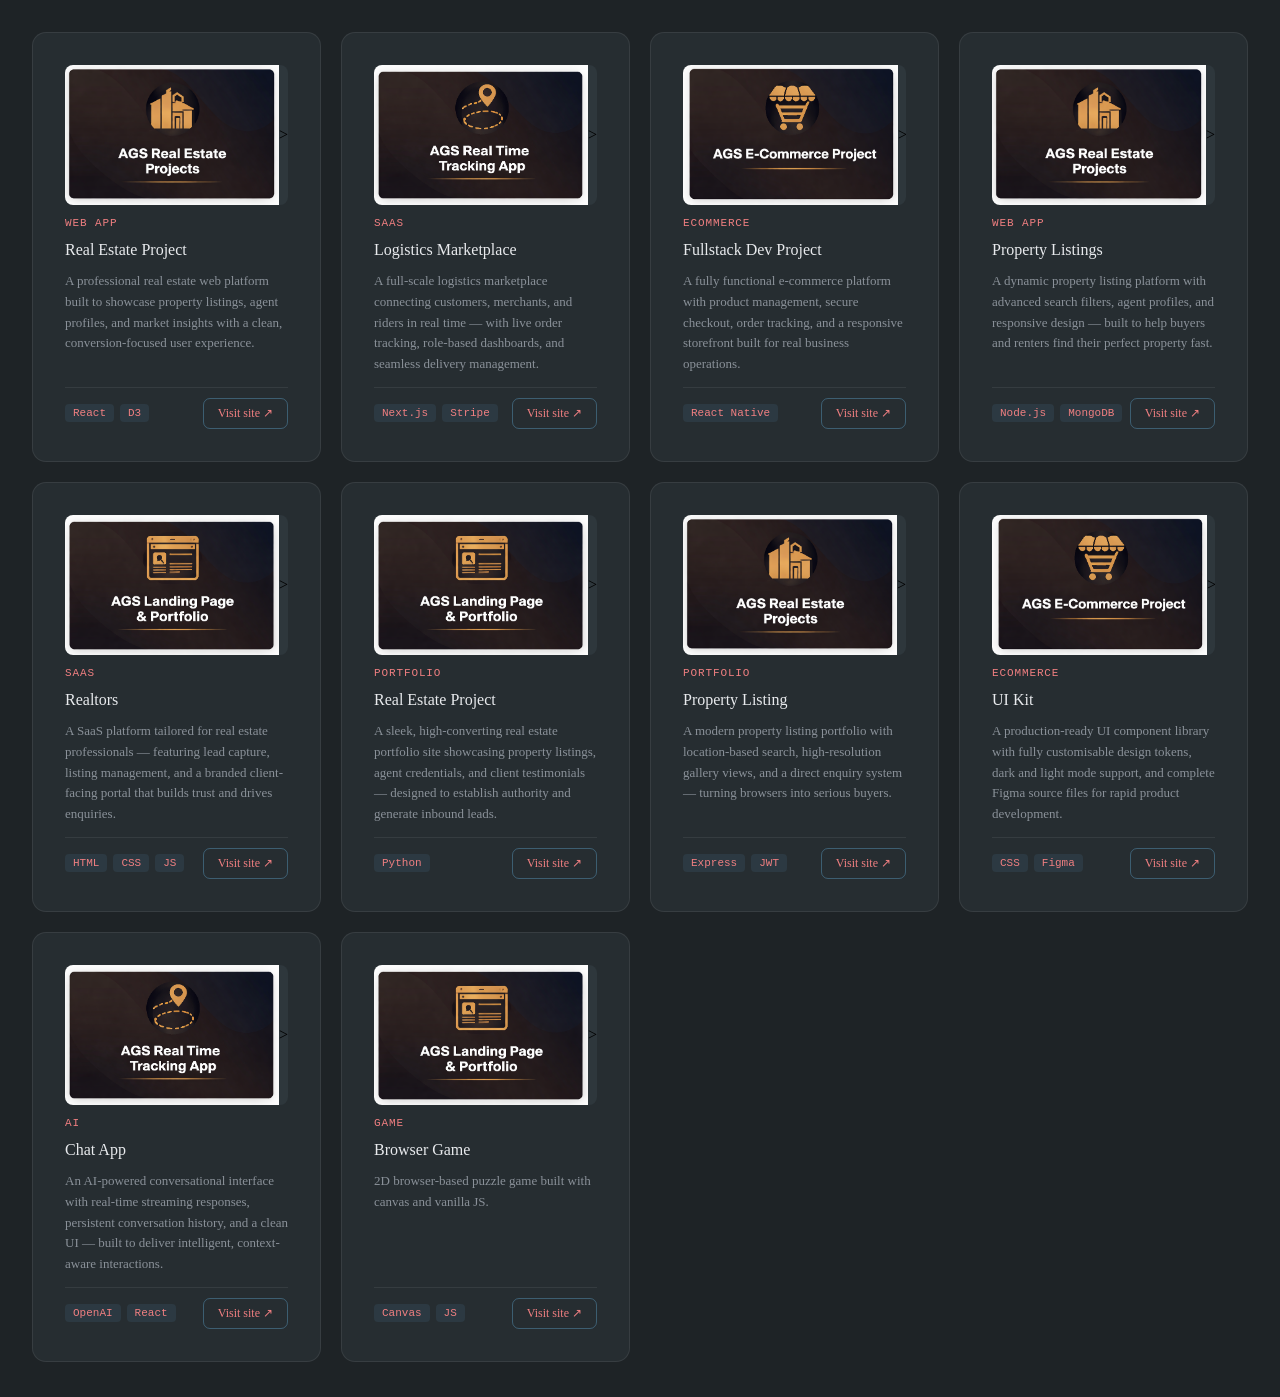
==== mini.html @ 9d3bfc5f "Updating Our Projects" ====
<!DOCTYPE html>
<html lang="en">
<head>
    <meta charset="UTF-8">
    <meta name="viewport" content="width=device-width, initial-scale=1.0">
    <title>Our Portfolio Section</title>
    <style>
        * { box-sizing: border-box; margin: 0; padding: 0; }
        body { background-color: #1e2326; }
        #portfolio { display: grid; grid-template-columns: repeat(auto-fit, minmax(260px, 1fr)); gap: 20px; padding: 2rem; background-color: #1e2326; }
        .card { background: #262d31; border: 0.5px solid rgba(255,255,255,0.08); border-radius: 14px; padding: 2rem; display: flex; flex-direction: column; gap: 12px; transition: transform 0.2s, border-color 0.2s; }
        .card:hover { transform: translateY(-4px); border-color: rgba(255,255,255,0.18); }
        .card-thumb { width: 100%; height: 140px; background: #2e373c; border-radius: 8px; display: flex; align-items: center; justify-content: center; overflow: hidden; }
        .card-thumb svg { opacity: 0.25;}
        .card-tag { font-size: 11px; letter-spacing: 0.08em; text-transform: uppercase; color: #f07f81; font-family: monospace; }
        .card-title { font-size: 16px; font-weight: 500; color: #e8eaed; font-family: 'Georgia', serif; }
        .card-desc { font-size: 13px; color: #8a9199; line-height: 1.6; flex: 1; }
        .card-footer { display: flex; align-items: center; justify-content: space-between; padding-top: 10px; border-top: 0.5px solid rgba(255,255,255,0.07); }
        .card-stack { display: flex; gap: 6px; flex-wrap: wrap; }
        .badge { font-size: 11px; padding: 3px 8px; border-radius: 4px; background: rgba(95,168,211,0.1); color: #f07f81; font-family: monospace; }
        .btn-visit { font-size: 12px; padding: 7px 14px; border-radius: 7px; border: 0.5px solid rgba(95,168,211,0.4); background: transparent; color: #f07f81; cursor: pointer; font-family: inherit; transition: background 0.18s, color 0.18s; white-space: nowrap; }
        .btn-visit:hover { background: #f07f81; color: #1e2326; }
    </style>
</head>
<body>
    <div id="portfolio"></div>
    

    <script>
        const projects = [
            { 
        tag: "Web App", 
        title: "Real Estate Project", 
        image_url: "/images/AGSrealestate.png",
        desc: "A professional real estate web platform built to showcase property listings, agent profiles, and market insights with a clean, conversion-focused user experience.",
        stack: ["React", "D3"], 
        url: "https://catherinecarrillo.chime.me" 
        },
        { 
        tag: "SaaS", 
        title: "Logistics Marketplace",
        image_url: "/images/AgsRealtimetracking.png", 
        desc: "A full-scale logistics marketplace connecting customers, merchants, and riders in real time — with live order tracking, role-based dashboards, and seamless delivery management.",
        stack: ["Next.js", "Stripe"], 
        url: "https://cabinetoffscape-server-900x.onrender.com" 
        },
        { 
        tag: "Ecommerce", 
        title: "Fullstack Dev Project", 
        image_url: "/images/AgsEcommerce.png",
        desc: "A fully functional e-commerce platform with product management, secure checkout, order tracking, and a responsive storefront built for real business operations.",
        stack: ["React Native"], 
        url: "https://mojibola.com.ng" 
        },
        { 
        tag: "Web App", 
        title: "Property Listings", 
        image_url: "/images/AGSrealestate.png",
        desc: "A dynamic property listing platform with advanced search filters, agent profiles, and responsive design — built to help buyers and renters find their perfect property fast.",
        stack: ["Node.js", "MongoDB"], 
        url: "https://lifestylepropertypartners.com/agent/scott-lincicome" 
        },
        { 
        tag: "SaaS", 
        title: "Realtors", 
        image_url: "/images/AgsLandingpage.png",
        desc: "A SaaS platform tailored for real estate professionals — featuring lead capture, listing management, and a branded client-facing portal that builds trust and drives enquiries.",
        stack: ["HTML", "CSS", "JS"], 
        url: "https://meganrummel.clearchoiceenterprises.com" 
        },
        { 
        tag: "Portfolio", 
        title: "Real Estate Project",
        image_url: "/images/AgsLandingpage.png", 
        desc: "A sleek, high-converting real estate portfolio site showcasing property listings, agent credentials, and client testimonials — designed to establish authority and generate inbound leads.",
        stack: ["Python"], 
        url: "https://www.ussw.net/agent/Lois-Briesemeister/8428773" 
        },
        { 
        tag: "Portfolio", 
        title: "Property Listing",
        image_url: "/images/AGSrealestate.png", 
        desc: "A modern property listing portfolio with location-based search, high-resolution gallery views, and a direct enquiry system — turning browsers into serious buyers.",
        stack: ["Express", "JWT"], 
        url: "https://www.emceearahteam.com" 
        },
        { 
        tag: "Ecommerce", 
        title: "UI Kit", 
        image_url: "/images/AgsEcommerce.png",
        desc: "A production-ready UI component library with fully customisable design tokens, dark and light mode support, and complete Figma source files for rapid product development.",
        stack: ["CSS", "Figma"], 
        url: "https://example.com" 
        },
        { 
        tag: "AI", 
        title: "Chat App", 
        image_url: "/images/AgsRealtimetracking.png",
        desc: "An AI-powered conversational interface with real-time streaming responses, persistent conversation history, and a clean UI — built to deliver intelligent, context-aware interactions.",
        stack: ["OpenAI", "React"], 
        url: "https://example.com" 
        },
        { tag: "Game", title: "Browser Game", image_url: "/images/AgsLandingpage.png", desc: "2D browser-based puzzle game built with canvas and vanilla JS.", stack: ["Canvas", "JS"], url: "https://example.com" },
    ];
       

    const container  = document.getElementById('portfolio');
    for (let index = 0; index < 10; index++) {
        const div = document.createElement('div');
        div.className = 'card';
        const p = projects[index];

        const svg = `<svg width="48" height="48" viewBox="0 0 24 24" fill="none" stroke="#f07f81" stroke-width="1.5">
            <rect x="3" y="3" width="7" height="7" rx="1"/><rect x="14" y="3" width="7" height="7" rx="1"/>
            <rect x="3" y="14" width="7" height="7" rx="1"/><rect x="14" y="14" width="7" height="7" rx="1"/>
             </svg>`;
             svg.style = ' opacity: 0.25';

        div.innerHTML = `
        <div class="card-thumb">
             <img src=${p.image_url} width="100%" height="100%" alt=${svg}> 
        </div>
        <span class="card-tag">${p.tag}</span>
        <p class="card-title">${p.title}</p>
        <p class="card-desc">${p.desc}</p>
        <div class="card-footer">
            <div class="card-stack">${p.stack.map(s => `<span class="badge">${s}</span>`).join('')}</div>
            <button class="btn-visit" onclick="window.open('${p.url}', '_blank')">Visit site ↗</button>
        </div>
        `;

    container.appendChild(div);
        }
    </script>
</body>
</html>


<!-- 


<div class="col-xl-4 col-lg-4 col-md-6 mb-2 mt-4 frontenddevelopment">
                            <div class="portfolio-item">
                                <a href="https://cabinetoffscape-server-900x.onrender.com" class="portfolio-single portfolio-image">
                                    <div class="item-box">
                                        <div class="item-image">
                                            <img src="images/offscape.png" width="350" height="410" class="d-block img-fluid mx-auto" alt="">
                                        </div>
                                        <div class="item-details d-flex align-items-center">
                                            <div class="item-details-ins text-center w-100">
                                                <div class="mb-2">
                                                    <span class="mbri-link"></span>
                                                </div>
                                                <h3>Logistics Marketplace</h3>
                                                <p>Saas</p>
                                            </div>
                                        </div>
                                    </div>
                                </a>
                            </div>
                        </div>

                        <div class="col-xl-4 col-lg-4 col-md-6 mb-2 mt-4 backenddevelopment">
                            <div class="portfolio-item">
                                <a href="https://drive.google.com/drive/folders/1wNxkp8qr54ixUuAF16xuPYX2idiXNphS?usp=sharing" class="portfolio-single iframe_popup">
                                    <div class="item-box">
                                        <div class="item-image">
                                            <img src="images/ChatGPT Image Mar 11, 2026, 05_56_49 PM.png" width="350" height="410" class="d-block img-fluid mx-auto" alt="">
                                        </div>
                                        <div class="item-details d-flex align-items-center">
                                            <div class="item-details-ins text-center w-100">
                                                <div class="mb-2">
                                                    <span class="mbri-link"></span>
                                                </div>
                                                <h3>Real Estate & Property</h3>
                                                <p>Designs</p>
                                            </div>
                                        </div>
                                    </div>
                                </a>
                            </div>
                        </div>

                        <div class="col-xl-4 col-lg-4 col-md-6 mb-2 mt-4 seo">
                            <div class="portfolio-item">
                                <a href="https://mojibola.com.ng" class="portfolio-single portfolio-image">
                                    <div class="item-box">
                                        <div class="item-image">
                                            <img src="images/ChatGPT Image Mar 11, 2026, 06_11_30 PM.png" width="350" height="410" class="d-block img-fluid mx-auto" alt="">
                                        </div>
                                        <div class="item-details d-flex align-items-center">
                                            <div class="item-details-ins text-center w-100">
                                                <div class="mb-2">
                                                   <span class="mbri-link"></span>
                                                </div>
                                                <h3>Buy Me Code</h3>
                                                <p>Websites</p>
                                            </div>
                                        </div>
                                    </div>
                                </a>
                            </div>
                        </div>
                        <div class="col-xl-4 col-lg-4 col-md-6 mb-2 mt-4 backenddevelopment">
                            <div class="portfolio-item ">
                                <a href="https://github.com/innovated-Dev" target="_blank" class="portfolio-single">
                                    <div class="item-box">
                                        <div class="item-image">
                                            <img src="images/ChatGPT Image Mar 11, 2026, 11_17_24 PM.png" width="350" height="410" class="d-block img-fluid mx-auto" alt="">
                                        </div>
                                        <div class="item-details d-flex align-items-center">
                                            <div class="item-details-ins text-center w-100">
                                                <div class="mb-2">
                                                    <span class="mbri-link"></span>
                                                </div>
                                                <h3>Sales Automation</h3>
                                                <p>Marketing</p>
                                            </div>
                                        </div>
                                    </div>
                                </a>
                            </div>
                        </div>
                        <div class="col-xl-4 col-lg-4 col-md-6 mb-2 mt-4 frontenddevelopment">
                            <div class="portfolio-item">
                                <a href="https://github.com/innovated-Dev" class="portfolio-single portfolio-image">
                                    <div class="item-box">
                                        <div class="item-image">
                                            <img src="images/ChatGPT Image Mar 11, 2026, 11_29_28 PM.png" width="350" height="410" class="d-block img-fluid mx-auto" alt="">
                                        </div>
                                        <div class="item-details d-flex align-items-center">
                                            <div class="item-details-ins text-center w-100">
                                                <div class="mb-2">
                                                    <span class="mbri-link"></span>
                                                </div>
                                                <h3>Lead Magnet</h3>
                                                <p>Marketing</p>
                                            </div>
                                        </div>
                                    </div>
                                </a>
                            </div>
                        </div>
                        <div class="col-xl-4 col-lg-4 col-md-6 mb-2 mt-4 frontenddevelopment">
                            <div class="portfolio-item">
                                <a href="https://github.com/innovated-Dev" class="portfolio-single portfolio-image">
                                    <div class="item-box">
                                        <div class="item-image">
                                            <img src="images/ChatGPT Image Mar 11, 2026, 11_35_40 PM.png" width="350" height="410" class="d-block img-fluid mx-auto" alt="">
                                        </div>
                                        <div class="item-details d-flex align-items-center">
                                            <div class="item-details-ins"></div>
                                            <div class="item-details-ins text-center w-100">
                                                <div class="mb-2">
                                                    <span class="mbri-link"></span>
                                                </div>
                                                <h3>Ecommerce Store</h3>
                                                <p>Websites</p>
                                            </div>
                                        </div>
                                    </div>
                                </a>
                            </div>
                        </div>-->
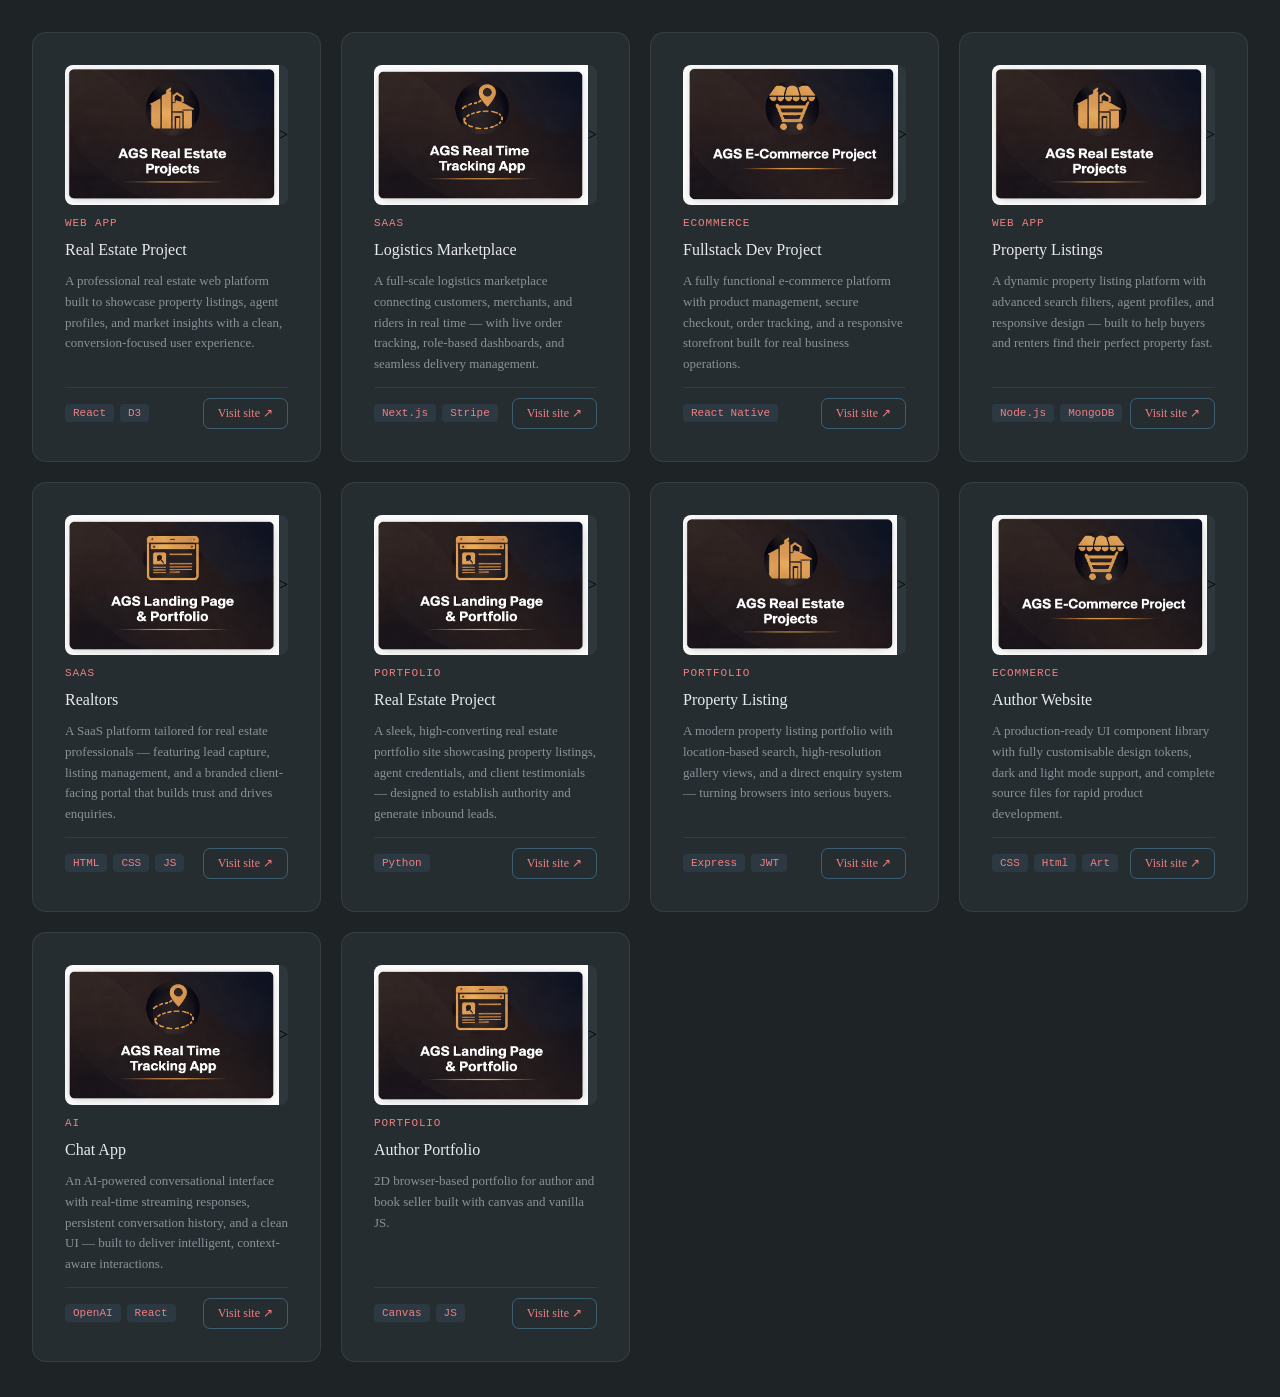
==== commit a1d23c65: "Our project folder updated" ====
--- a/mini.html
+++ b/mini.html
@@ -86,11 +86,11 @@
         },
         { 
         tag: "Ecommerce", 
-        title: "UI Kit", 
+        title: "Author Website", 
         image_url: "/images/AgsEcommerce.png",
-        desc: "A production-ready UI component library with fully customisable design tokens, dark and light mode support, and complete Figma source files for rapid product development.",
-        stack: ["CSS", "Figma"], 
-        url: "https://example.com" 
+        desc: "A production-ready UI component library with fully customisable design tokens, dark and light mode support, and complete source files for rapid product development.",
+        stack: ["CSS", "Html", "Art"], 
+        url: "https://www.harpercollins.com/blogs/authors/chris-rylander-201442845160" 
         },
         { 
         tag: "AI", 
@@ -100,7 +100,7 @@
         stack: ["OpenAI", "React"], 
         url: "https://example.com" 
         },
-        { tag: "Game", title: "Browser Game", image_url: "/images/AgsLandingpage.png", desc: "2D browser-based puzzle game built with canvas and vanilla JS.", stack: ["Canvas", "JS"], url: "https://example.com" },
+        { tag: "Portfolio", title: "Author Portfolio", image_url: "/images/AgsLandingpage.png", desc: "2D browser-based portfolio for author and book seller built with canvas and vanilla JS.", stack: ["Canvas", "JS"], url: "https://katherinereay.com" },
     ];
        
 
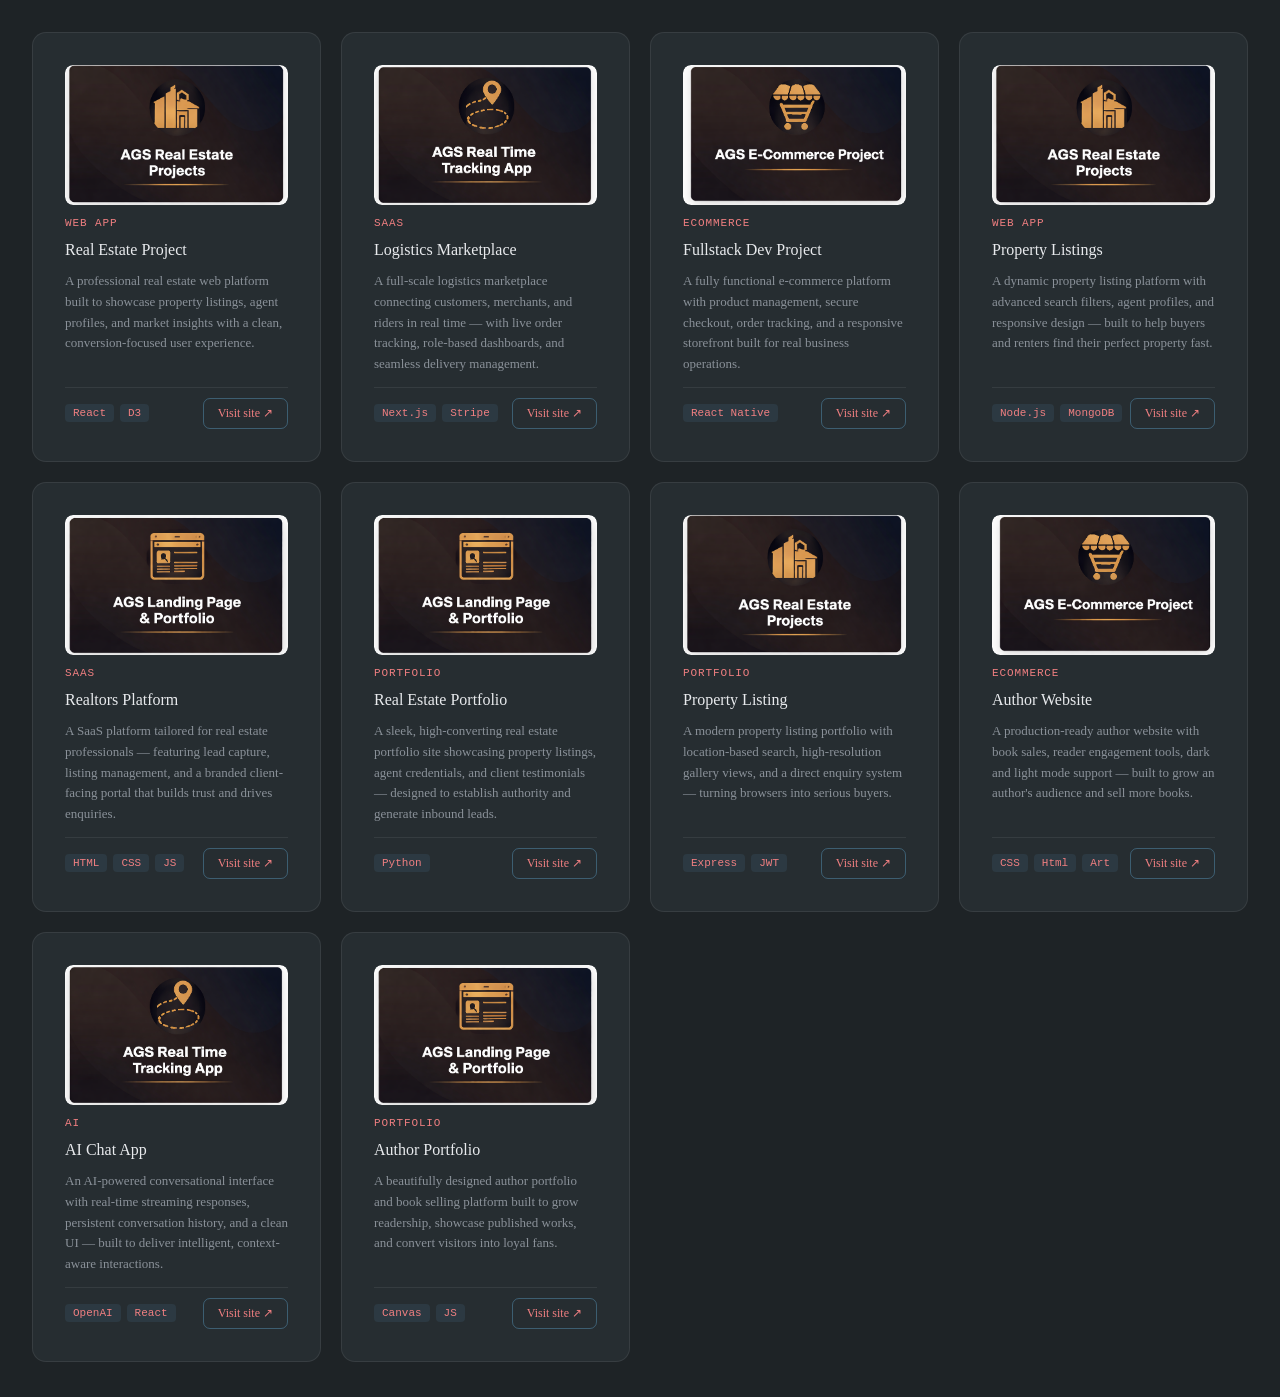
==== commit 1cb9d164: "Update AGS Portfolio" ====
--- a/mini.html
+++ b/mini.html
@@ -3,7 +3,80 @@
 <head>
     <meta charset="UTF-8">
     <meta name="viewport" content="width=device-width, initial-scale=1.0">
-    <title>Our Portfolio Section</title>
+
+    <!--SEO Meta Tags-->
+    <meta name="description" content="Explore AGS Business Agency's portfolio of real estate websites, ecommerce stores, SaaS platforms, author websites, AI chat apps, and digital marketing projects. Serving Lagos, Abuja, Port Harcourt, UK & USA.">
+    <meta name="robots" content="index, follow, noodp">
+    <meta name="googlebot" content="index, follow">
+    <meta name="google" content="notranslate">
+    <meta name="keywords" content="web design portfolio Nigeria, real estate website portfolio, ecommerce website portfolio, SaaS development portfolio, author website portfolio, web development projects Lagos, digital agency portfolio Nigeria, real estate web app Lagos, logistics marketplace Nigeria, ecommerce store Nigeria, property listing website, realtor website design, author portfolio website, AI chat app development, full stack developer portfolio Nigeria, MERN stack portfolio, React developer portfolio, Node.js portfolio, WordPress portfolio Nigeria, web design portfolio UK, web design portfolio USA, AGS Business Agency portfolio, AGS Agency projects, conversion optimised websites, responsive web design portfolio, landing page portfolio, SaaS platform portfolio, digital marketing portfolio, graphic design portfolio Nigeria">
+
+    <!--Open Graph-->
+    <meta property="og:type"               content="website">
+    <meta property="og:site_name"          content="AGS Business Agency">
+    <meta property="og:title"              content="Our Portfolio | AGS Business Agency — Web Design, SaaS, Ecommerce & Real Estate Projects">
+    <meta property="og:description"        content="See the real results AGS Business Agency delivers — real estate platforms, ecommerce stores, SaaS apps, author websites, and AI-powered tools. Serving Lagos, Abuja, Port Harcourt, UK & USA.">
+    <meta property="og:url"               content="https://ags-team.vercel.app/mini.html">
+    <meta property="og:image"             content="https://ags-team.vercel.app/images/ags.png">
+    <meta property="og:image:width"       content="1200">
+    <meta property="og:image:height"      content="630">
+    <meta property="og:image:alt"         content="AGS Business Agency Portfolio — Real Estate, Ecommerce, SaaS & Author Websites">
+    <meta property="og:locale"            content="en_US">
+    <meta property="og:locale:alternate"  content="en_GB">
+    <meta property="og:locale:alternate"  content="en_NG">
+
+    <!--Facebook-->
+    <meta property="fb:admins"            content="61579579537839">
+    <meta property="fb:profile_id"        content="61579579537839">
+
+    <!--Twitter / X — Ready for when you launch-->
+    <meta name="twitter:card"             content="summary_large_image">
+    <meta name="twitter:title"            content="Our Portfolio | AGS Business Agency">
+    <meta name="twitter:description"      content="Real estate platforms, ecommerce stores, SaaS apps & author websites — see what AGS builds for businesses in Nigeria, UK & USA.">
+    <meta name="twitter:image"            content="https://yoursite.com/images/ags.png">
+    <meta name="twitter:image:alt"        content="AGS Business Agency Portfolio">
+    <meta name="twitter:site"             content="@ags_anchor">
+    <meta name="twitter:creator"          content="@ags_anchor">
+
+    <!--Social Profile Links for AI Crawlers-->
+    <link rel="me" href="https://www.instagram.com/ags_anchor">
+    <link rel="me" href="https://www.linkedin.com/in/ags-anchor">
+    <link rel="me" href="https://web.facebook.com/profile.php?id=61579579537839">
+
+    <!--Schema.org Structured Data-->
+    <script type="application/ld+json">
+    {
+      "@context": "https://schema.org",
+      "@type": "CollectionPage",
+      "name": "AGS Business Agency Portfolio",
+      "description": "Portfolio of web design, SaaS, ecommerce, real estate, and author website projects by AGS Business Agency",
+      "url": "https://ags-team.vercel.app/mini.html",
+      "isPartOf": {
+        "@type": "ProfessionalService",
+        "name": "AGS Business Agency",
+        "url": "https://ags-team.vercel.app",
+        "telephone": "+2349110339553",
+        "email": "highlevelboss.kjt@gmail.com",
+        "address": {
+          "@type": "PostalAddress",
+          "addressLocality": "Lagos",
+          "addressCountry": "NG"
+        },
+        "founder": {
+          "@type": "Person",
+          "name": "Kolawole Jibola Timothy"
+        },
+        "sameAs": [
+          "https://web.facebook.com/profile.php?id=61579579537839",
+          "https://www.instagram.com/ags_anchor",
+          "https://www.linkedin.com/in/ags-anchor"
+        ]
+      }
+    }
+    </script>
+
+    <title>Our Portfolio | AGS Business Agency — Web Design, SaaS, Ecommerce & Real Estate Projects</title>
+
     <style>
         * { box-sizing: border-box; margin: 0; padding: 0; }
         body { background-color: #1e2326; }
@@ -11,7 +84,8 @@
         .card { background: #262d31; border: 0.5px solid rgba(255,255,255,0.08); border-radius: 14px; padding: 2rem; display: flex; flex-direction: column; gap: 12px; transition: transform 0.2s, border-color 0.2s; }
         .card:hover { transform: translateY(-4px); border-color: rgba(255,255,255,0.18); }
         .card-thumb { width: 100%; height: 140px; background: #2e373c; border-radius: 8px; display: flex; align-items: center; justify-content: center; overflow: hidden; }
-        .card-thumb svg { opacity: 0.25;}
+        .card-thumb img { width: 100%; height: 100%; object-fit: cover; border-radius: 8px; }
+        .card-thumb svg { opacity: 0.25; }
         .card-tag { font-size: 11px; letter-spacing: 0.08em; text-transform: uppercase; color: #f07f81; font-family: monospace; }
         .card-title { font-size: 16px; font-weight: 500; color: #e8eaed; font-family: 'Georgia', serif; }
         .card-desc { font-size: 13px; color: #8a9199; line-height: 1.6; flex: 1; }
@@ -28,109 +102,119 @@
 
     <script>
         const projects = [
-            { 
-        tag: "Web App", 
-        title: "Real Estate Project", 
+    {
+        tag: "Web App",
+        title: "Real Estate Project",
         image_url: "/images/AGSrealestate.png",
+        alt: "real estate website design and property listing platform built by AGS Business Agency Lagos Nigeria",
         desc: "A professional real estate web platform built to showcase property listings, agent profiles, and market insights with a clean, conversion-focused user experience.",
-        stack: ["React", "D3"], 
-        url: "https://catherinecarrillo.chime.me" 
-        },
-        { 
-        tag: "SaaS", 
+        stack: ["React", "D3"],
+        url: "https://catherinecarrillo.chime.me"
+    },
+    {
+        tag: "SaaS",
         title: "Logistics Marketplace",
-        image_url: "/images/AgsRealtimetracking.png", 
+        image_url: "/images/AgsRealtimetracking.png",
+        alt: "SaaS logistics marketplace with real time order tracking and delivery management built by AGS Business Agency",
         desc: "A full-scale logistics marketplace connecting customers, merchants, and riders in real time — with live order tracking, role-based dashboards, and seamless delivery management.",
-        stack: ["Next.js", "Stripe"], 
-        url: "https://cabinetoffscape-server-900x.onrender.com" 
-        },
-        { 
-        tag: "Ecommerce", 
-        title: "Fullstack Dev Project", 
+        stack: ["Next.js", "Stripe"],
+        url: "https://cabinetoffscape-server-900x.onrender.com"
+    },
+    {
+        tag: "Ecommerce",
+        title: "Fullstack Dev Project",
         image_url: "/images/AgsEcommerce.png",
+        alt: "fullstack ecommerce website with product management secure checkout and order tracking by AGS Business Agency Nigeria",
         desc: "A fully functional e-commerce platform with product management, secure checkout, order tracking, and a responsive storefront built for real business operations.",
-        stack: ["React Native"], 
-        url: "https://mojibola.com.ng" 
-        },
-        { 
-        tag: "Web App", 
-        title: "Property Listings", 
+        stack: ["React Native"],
+        url: "https://mojibola.com.ng"
+    },
+    {
+        tag: "Web App",
+        title: "Property Listings",
         image_url: "/images/AGSrealestate.png",
+        alt: "dynamic property listing website with advanced search filters and agent profiles built by AGS Business Agency",
         desc: "A dynamic property listing platform with advanced search filters, agent profiles, and responsive design — built to help buyers and renters find their perfect property fast.",
-        stack: ["Node.js", "MongoDB"], 
-        url: "https://lifestylepropertypartners.com/agent/scott-lincicome" 
-        },
-        { 
-        tag: "SaaS", 
-        title: "Realtors", 
+        stack: ["Node.js", "MongoDB"],
+        url: "https://lifestylepropertypartners.com/agent/scott-lincicome"
+    },
+    {
+        tag: "SaaS",
+        title: "Realtors Platform",
         image_url: "/images/AgsLandingpage.png",
+        alt: "SaaS platform for real estate professionals with lead capture listing management and client portal by AGS Business Agency",
         desc: "A SaaS platform tailored for real estate professionals — featuring lead capture, listing management, and a branded client-facing portal that builds trust and drives enquiries.",
-        stack: ["HTML", "CSS", "JS"], 
-        url: "https://meganrummel.clearchoiceenterprises.com" 
-        },
-        { 
-        tag: "Portfolio", 
-        title: "Real Estate Project",
-        image_url: "/images/AgsLandingpage.png", 
+        stack: ["HTML", "CSS", "JS"],
+        url: "https://meganrummel.clearchoiceenterprises.com"
+    },
+    {
+        tag: "Portfolio",
+        title: "Real Estate Portfolio",
+        image_url: "/images/AgsLandingpage.png",
+        alt: "high converting real estate portfolio website with property listings agent credentials and client testimonials by AGS Business Agency",
         desc: "A sleek, high-converting real estate portfolio site showcasing property listings, agent credentials, and client testimonials — designed to establish authority and generate inbound leads.",
-        stack: ["Python"], 
-        url: "https://www.ussw.net/agent/Lois-Briesemeister/8428773" 
-        },
-        { 
-        tag: "Portfolio", 
+        stack: ["Python"],
+        url: "https://www.ussw.net/agent/Lois-Briesemeister/8428773"
+    },
+    {
+        tag: "Portfolio",
         title: "Property Listing",
-        image_url: "/images/AGSrealestate.png", 
+        image_url: "/images/AGSrealestate.png",
+        alt: "modern property listing website with location based search high resolution gallery and direct enquiry system by AGS Business Agency Nigeria",
         desc: "A modern property listing portfolio with location-based search, high-resolution gallery views, and a direct enquiry system — turning browsers into serious buyers.",
-        stack: ["Express", "JWT"], 
-        url: "https://www.emceearahteam.com" 
-        },
-        { 
-        tag: "Ecommerce", 
-        title: "Author Website", 
+        stack: ["Express", "JWT"],
+        url: "https://www.emceearahteam.com"
+    },
+    {
+        tag: "Ecommerce",
+        title: "Author Website",
         image_url: "/images/AgsEcommerce.png",
-        desc: "A production-ready UI component library with fully customisable design tokens, dark and light mode support, and complete source files for rapid product development.",
-        stack: ["CSS", "Html", "Art"], 
-        url: "https://www.harpercollins.com/blogs/authors/chris-rylander-201442845160" 
-        },
-        { 
-        tag: "AI", 
-        title: "Chat App", 
+        alt: "professional author website design with book sales ecommerce and responsive layout by AGS Business Agency",
+        desc: "A production-ready author website with book sales, reader engagement tools, dark and light mode support — built to grow an author's audience and sell more books.",
+        stack: ["CSS", "Html", "Art"],
+        url: "https://www.harpercollins.com/blogs/authors/chris-rylander-201442845160"
+    },
+    {
+        tag: "AI",
+        title: "AI Chat App",
         image_url: "/images/AgsRealtimetracking.png",
+        alt: "AI powered chat application with real time streaming responses and conversation history built by AGS Business Agency",
         desc: "An AI-powered conversational interface with real-time streaming responses, persistent conversation history, and a clean UI — built to deliver intelligent, context-aware interactions.",
-        stack: ["OpenAI", "React"], 
-        url: "https://example.com" 
-        },
-        { tag: "Portfolio", title: "Author Portfolio", image_url: "/images/AgsLandingpage.png", desc: "2D browser-based portfolio for author and book seller built with canvas and vanilla JS.", stack: ["Canvas", "JS"], url: "https://katherinereay.com" },
-    ];
-       
-
-    const container  = document.getElementById('portfolio');
-    for (let index = 0; index < 10; index++) {
-        const div = document.createElement('div');
-        div.className = 'card';
-        const p = projects[index];
-
-        const svg = `<svg width="48" height="48" viewBox="0 0 24 24" fill="none" stroke="#f07f81" stroke-width="1.5">
-            <rect x="3" y="3" width="7" height="7" rx="1"/><rect x="14" y="3" width="7" height="7" rx="1"/>
-            <rect x="3" y="14" width="7" height="7" rx="1"/><rect x="14" y="14" width="7" height="7" rx="1"/>
-             </svg>`;
-             svg.style = ' opacity: 0.25';
-
-        div.innerHTML = `
-        <div class="card-thumb">
-             <img src=${p.image_url} width="100%" height="100%" alt=${svg}> 
-        </div>
-        <span class="card-tag">${p.tag}</span>
-        <p class="card-title">${p.title}</p>
-        <p class="card-desc">${p.desc}</p>
-        <div class="card-footer">
-            <div class="card-stack">${p.stack.map(s => `<span class="badge">${s}</span>`).join('')}</div>
-            <button class="btn-visit" onclick="window.open('${p.url}', '_blank')">Visit site ↗</button>
-        </div>
-        `;
+        stack: ["OpenAI", "React"],
+        url: "https://example.com"
+    },
+    {
+        tag: "Portfolio",
+        title: "Author Portfolio",
+        image_url: "/images/AgsLandingpage.png",
+        alt: "author portfolio and book seller website design with responsive layout by AGS Business Agency Nigeria",
+        desc: "A beautifully designed author portfolio and book selling platform built to grow readership, showcase published works, and convert visitors into loyal fans.",
+        stack: ["Canvas", "JS"],
+        url: "https://katherinereay.com"
+    },
+];
+
+const container = document.getElementById('portfolio');
+for (let index = 0; index < projects.length; index++) {
+    const div = document.createElement('div');
+    div.className = 'card';
+    const p = projects[index];
+
+    div.innerHTML = `
+    <div class="card-thumb">
+        <img src="${p.image_url}" width="100%" height="100%" alt="${p.alt}" loading="lazy">
+    </div>
+    <span class="card-tag">${p.tag}</span>
+    <p class="card-title">${p.title}</p>
+    <p class="card-desc">${p.desc}</p>
+    <div class="card-footer">
+        <div class="card-stack">${p.stack.map(s => `<span class="badge">${s}</span>`).join('')}</div>
+        <button class="btn-visit" onclick="window.open('${p.url}', '_blank')">Visit site ↗</button>
+    </div>
+    `;
 
     container.appendChild(div);
-        }
+}
     </script>
 </body>
 </html>
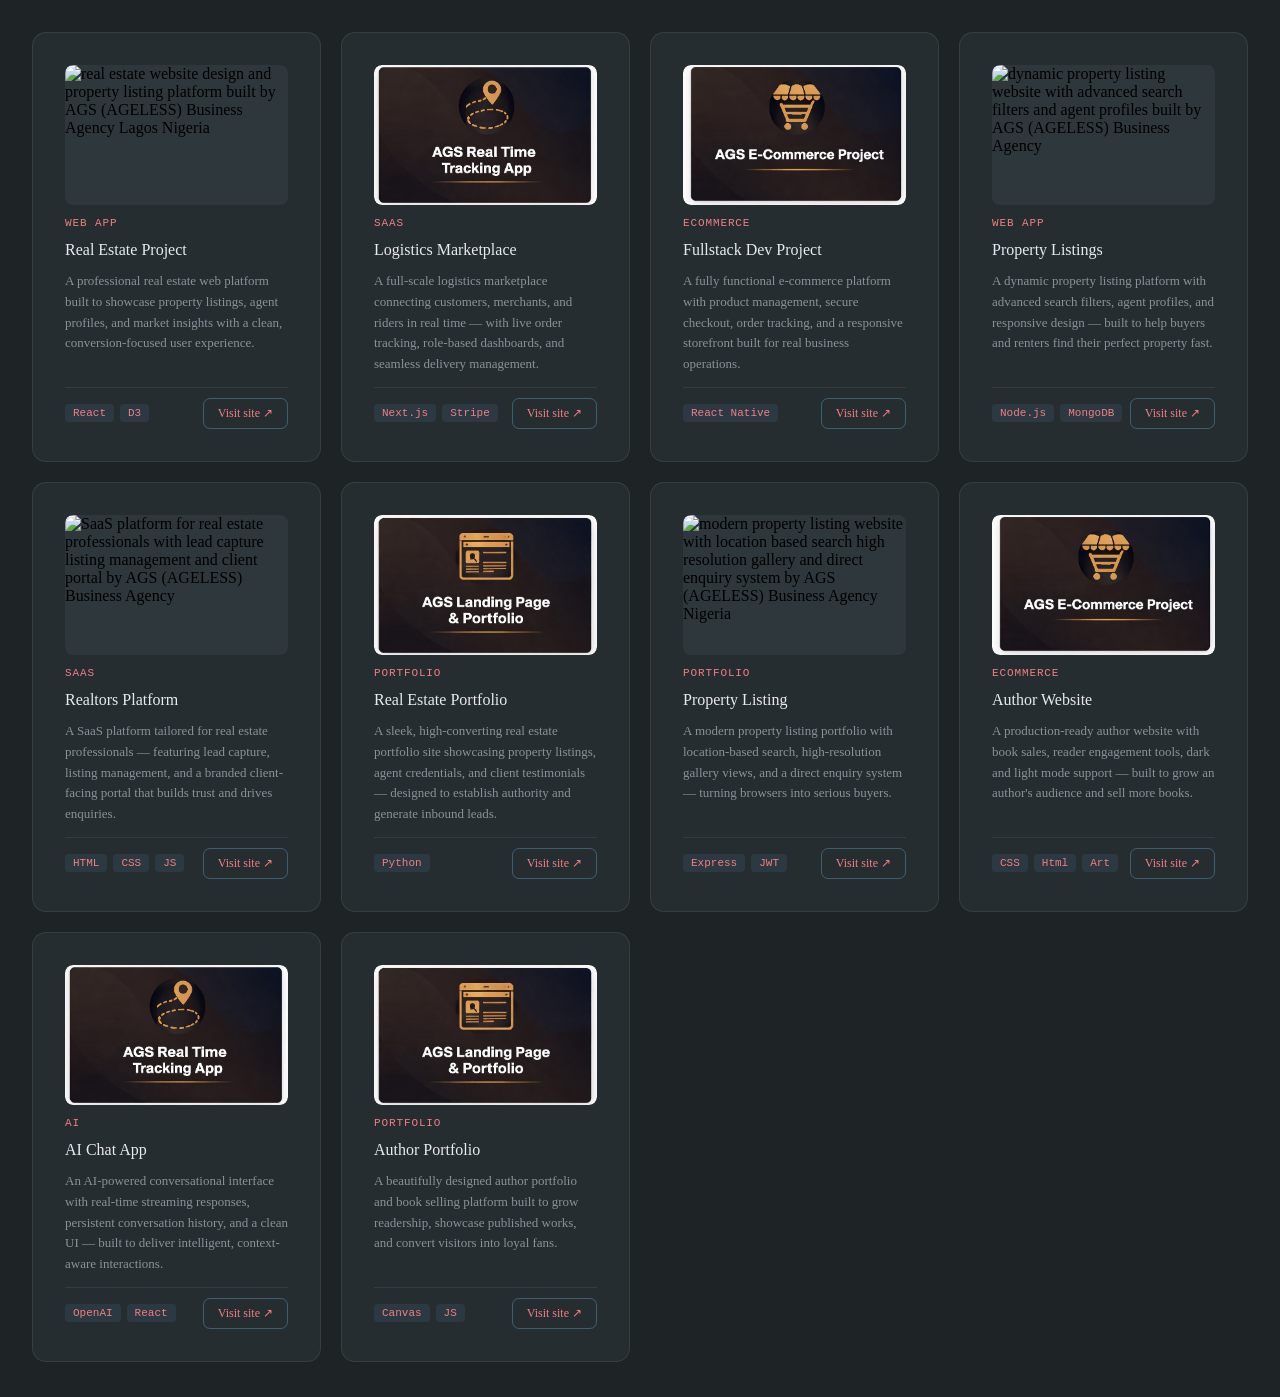
==== commit b0471288: "Rewriting File To Ageless" ====
--- a/mini.html
+++ b/mini.html
@@ -4,23 +4,23 @@
     <meta charset="UTF-8">
     <meta name="viewport" content="width=device-width, initial-scale=1.0">
 
-    <!--SEO Meta Tags-->
-    <meta name="description" content="Explore AGS Business Agency's portfolio of real estate websites, ecommerce stores, SaaS platforms, author websites, AI chat apps, and digital marketing projects. Serving Lagos, Abuja, Port Harcourt, UK & USA.">
+    <!--SEO Meta TAGS (AGELESS)-->
+    <meta name="description" content="Explore AGS (AGELESS) Business Agency's portfolio of real estate websites, ecommerce stores, SaaS platforms, author websites, AI chat apps, and digital marketing projects. Serving Lagos, Abuja, Port Harcourt, UK & USA.">
     <meta name="robots" content="index, follow, noodp">
     <meta name="googlebot" content="index, follow">
     <meta name="google" content="notranslate">
-    <meta name="keywords" content="web design portfolio Nigeria, real estate website portfolio, ecommerce website portfolio, SaaS development portfolio, author website portfolio, web development projects Lagos, digital agency portfolio Nigeria, real estate web app Lagos, logistics marketplace Nigeria, ecommerce store Nigeria, property listing website, realtor website design, author portfolio website, AI chat app development, full stack developer portfolio Nigeria, MERN stack portfolio, React developer portfolio, Node.js portfolio, WordPress portfolio Nigeria, web design portfolio UK, web design portfolio USA, AGS Business Agency portfolio, AGS Agency projects, conversion optimised websites, responsive web design portfolio, landing page portfolio, SaaS platform portfolio, digital marketing portfolio, graphic design portfolio Nigeria">
+    <meta name="keywords" content="web design portfolio Nigeria, real estate website portfolio, ecommerce website portfolio, SaaS development portfolio, author website portfolio, web development projects Lagos, digital agency portfolio Nigeria, real estate web app Lagos, logistics marketplace Nigeria, ecommerce store Nigeria, property listing website, realtor website design, author portfolio website, AI chat app development, full stack developer portfolio Nigeria, MERN stack portfolio, React developer portfolio, Node.js portfolio, WordPress portfolio Nigeria, web design portfolio UK, web design portfolio USA, AGS (AGELESS) Business Agency portfolio, AGS (AGELESS) Agency projects, conversion optimised websites, responsive web design portfolio, landing page portfolio, SaaS platform portfolio, digital marketing portfolio, graphic design portfolio Nigeria">
 
     <!--Open Graph-->
     <meta property="og:type"               content="website">
-    <meta property="og:site_name"          content="AGS Business Agency">
-    <meta property="og:title"              content="Our Portfolio | AGS Business Agency — Web Design, SaaS, Ecommerce & Real Estate Projects">
-    <meta property="og:description"        content="See the real results AGS Business Agency delivers — real estate platforms, ecommerce stores, SaaS apps, author websites, and AI-powered tools. Serving Lagos, Abuja, Port Harcourt, UK & USA.">
-    <meta property="og:url"               content="https://ags-team.vercel.app/mini.html">
-    <meta property="og:image"             content="https://ags-team.vercel.app/images/ags.png">
+    <meta property="og:site_name"          content="AGS (AGELESS) Business Agency">
+    <meta property="og:title"              content="Our Portfolio | AGS (AGELESS) Business Agency — Web Design, SaaS, Ecommerce & Real Estate Projects">
+    <meta property="og:description"        content="See the real results AGS (AGELESS) Business Agency delivers — real estate platforms, ecommerce stores, SaaS apps, author websites, and AI-powered tools. Serving Lagos, Abuja, Port Harcourt, UK & USA.">
+    <meta property="og:url"               content="https://agsbusinessteam.vercel.app/mini.html">
+    <meta property="og:image"             content="https://agsbusinessteam.vercel.app/images/ags.png">
     <meta property="og:image:width"       content="1200">
     <meta property="og:image:height"      content="630">
-    <meta property="og:image:alt"         content="AGS Business Agency Portfolio — Real Estate, Ecommerce, SaaS & Author Websites">
+    <meta property="og:image:alt"         content="AGS (AGELESS) Business Agency Portfolio — Real Estate, Ecommerce, SaaS & Author Websites">
     <meta property="og:locale"            content="en_US">
     <meta property="og:locale:alternate"  content="en_GB">
     <meta property="og:locale:alternate"  content="en_NG">
@@ -31,10 +31,10 @@
 
     <!--Twitter / X — Ready for when you launch-->
     <meta name="twitter:card"             content="summary_large_image">
-    <meta name="twitter:title"            content="Our Portfolio | AGS Business Agency">
-    <meta name="twitter:description"      content="Real estate platforms, ecommerce stores, SaaS apps & author websites — see what AGS builds for businesses in Nigeria, UK & USA.">
+    <meta name="twitter:title"            content="Our Portfolio | AGS (AGELESS) Business Agency">
+    <meta name="twitter:description"      content="Real estate platforms, ecommerce stores, SaaS apps & author websites — see what AGS (AGELESS) builds for businesses in Nigeria, UK & USA.">
     <meta name="twitter:image"            content="https://yoursite.com/images/ags.png">
-    <meta name="twitter:image:alt"        content="AGS Business Agency Portfolio">
+    <meta name="twitter:image:alt"        content="AGS (AGELESS) Business Agency Portfolio">
     <meta name="twitter:site"             content="@ags_anchor">
     <meta name="twitter:creator"          content="@ags_anchor">
 
@@ -48,13 +48,13 @@
     {
       "@context": "https://schema.org",
       "@type": "CollectionPage",
-      "name": "AGS Business Agency Portfolio",
-      "description": "Portfolio of web design, SaaS, ecommerce, real estate, and author website projects by AGS Business Agency",
-      "url": "https://ags-team.vercel.app/mini.html",
+      "name": "AGS (AGELESS) Business Agency Portfolio",
+      "description": "Portfolio of web design, SaaS, ecommerce, real estate, and author website projects by AGS (AGELESS) Business Agency",
+      "url": "https://agsbusinessteam.vercel.app/mini.html",
       "isPartOf": {
         "@type": "ProfessionalService",
-        "name": "AGS Business Agency",
-        "url": "https://ags-team.vercel.app",
+        "name": "AGS (AGELESS) Business Agency",
+        "url": "https://agsbusinessteam.vercel.app",
         "telephone": "+2349110339553",
         "email": "highlevelboss.kjt@gmail.com",
         "address": {
@@ -75,7 +75,7 @@
     }
     </script>
 
-    <title>Our Portfolio | AGS Business Agency — Web Design, SaaS, Ecommerce & Real Estate Projects</title>
+    <title>Our Portfolio | AGS (AGELESS) Business Agency — Web Design, SaaS, Ecommerce & Real Estate Projects</title>
 
     <style>
         * { box-sizing: border-box; margin: 0; padding: 0; }
@@ -105,8 +105,8 @@
     {
         tag: "Web App",
         title: "Real Estate Project",
-        image_url: "/images/AGSrealestate.png",
-        alt: "real estate website design and property listing platform built by AGS Business Agency Lagos Nigeria",
+        image_url: "/images/Agsrealestate.png",
+        alt: "real estate website design and property listing platform built by AGS (AGELESS) Business Agency Lagos Nigeria",
         desc: "A professional real estate web platform built to showcase property listings, agent profiles, and market insights with a clean, conversion-focused user experience.",
         stack: ["React", "D3"],
         url: "https://catherinecarrillo.chime.me"
@@ -115,7 +115,7 @@
         tag: "SaaS",
         title: "Logistics Marketplace",
         image_url: "/images/AgsRealtimetracking.png",
-        alt: "SaaS logistics marketplace with real time order tracking and delivery management built by AGS Business Agency",
+        alt: "SaaS logistics marketplace with real time order tracking and delivery management built by AGS (AGELESS) Business Agency",
         desc: "A full-scale logistics marketplace connecting customers, merchants, and riders in real time — with live order tracking, role-based dashboards, and seamless delivery management.",
         stack: ["Next.js", "Stripe"],
         url: "https://cabinetoffscape-server-900x.onrender.com"
@@ -124,7 +124,7 @@
         tag: "Ecommerce",
         title: "Fullstack Dev Project",
         image_url: "/images/AgsEcommerce.png",
-        alt: "fullstack ecommerce website with product management secure checkout and order tracking by AGS Business Agency Nigeria",
+        alt: "fullstack ecommerce website with product management secure checkout and order tracking by AGS (AGELESS) Business Agency Nigeria",
         desc: "A fully functional e-commerce platform with product management, secure checkout, order tracking, and a responsive storefront built for real business operations.",
         stack: ["React Native"],
         url: "https://mojibola.com.ng"
@@ -132,8 +132,8 @@
     {
         tag: "Web App",
         title: "Property Listings",
-        image_url: "/images/AGSrealestate.png",
-        alt: "dynamic property listing website with advanced search filters and agent profiles built by AGS Business Agency",
+        image_url: "/images/Agsrealestate.png",
+        alt: "dynamic property listing website with advanced search filters and agent profiles built by AGS (AGELESS) Business Agency",
         desc: "A dynamic property listing platform with advanced search filters, agent profiles, and responsive design — built to help buyers and renters find their perfect property fast.",
         stack: ["Node.js", "MongoDB"],
         url: "https://lifestylepropertypartners.com/agent/scott-lincicome"
@@ -141,8 +141,8 @@
     {
         tag: "SaaS",
         title: "Realtors Platform",
-        image_url: "/images/AgsLandingpage.png",
-        alt: "SaaS platform for real estate professionals with lead capture listing management and client portal by AGS Business Agency",
+        image_url: "/images/AGS (AGELESS)Landingpage.png",
+        alt: "SaaS platform for real estate professionals with lead capture listing management and client portal by AGS (AGELESS) Business Agency",
         desc: "A SaaS platform tailored for real estate professionals — featuring lead capture, listing management, and a branded client-facing portal that builds trust and drives enquiries.",
         stack: ["HTML", "CSS", "JS"],
         url: "https://meganrummel.clearchoiceenterprises.com"
@@ -151,7 +151,7 @@
         tag: "Portfolio",
         title: "Real Estate Portfolio",
         image_url: "/images/AgsLandingpage.png",
-        alt: "high converting real estate portfolio website with property listings agent credentials and client testimonials by AGS Business Agency",
+        alt: "high converting real estate portfolio website with property listings agent credentials and client testimonials by AGS (AGELESS) Business Agency",
         desc: "A sleek, high-converting real estate portfolio site showcasing property listings, agent credentials, and client testimonials — designed to establish authority and generate inbound leads.",
         stack: ["Python"],
         url: "https://www.ussw.net/agent/Lois-Briesemeister/8428773"
@@ -159,8 +159,8 @@
     {
         tag: "Portfolio",
         title: "Property Listing",
-        image_url: "/images/AGSrealestate.png",
-        alt: "modern property listing website with location based search high resolution gallery and direct enquiry system by AGS Business Agency Nigeria",
+        image_url: "/images/Agsrealestate.png",
+        alt: "modern property listing website with location based search high resolution gallery and direct enquiry system by AGS (AGELESS) Business Agency Nigeria",
         desc: "A modern property listing portfolio with location-based search, high-resolution gallery views, and a direct enquiry system — turning browsers into serious buyers.",
         stack: ["Express", "JWT"],
         url: "https://www.emceearahteam.com"
@@ -169,7 +169,7 @@
         tag: "Ecommerce",
         title: "Author Website",
         image_url: "/images/AgsEcommerce.png",
-        alt: "professional author website design with book sales ecommerce and responsive layout by AGS Business Agency",
+        alt: "professional author website design with book sales ecommerce and responsive layout by AGS (AGELESS) Business Agency",
         desc: "A production-ready author website with book sales, reader engagement tools, dark and light mode support — built to grow an author's audience and sell more books.",
         stack: ["CSS", "Html", "Art"],
         url: "https://www.harpercollins.com/blogs/authors/chris-rylander-201442845160"
@@ -178,7 +178,7 @@
         tag: "AI",
         title: "AI Chat App",
         image_url: "/images/AgsRealtimetracking.png",
-        alt: "AI powered chat application with real time streaming responses and conversation history built by AGS Business Agency",
+        alt: "AI powered chat application with real time streaming responses and conversation history built by AGS (AGELESS) Business Agency",
         desc: "An AI-powered conversational interface with real-time streaming responses, persistent conversation history, and a clean UI — built to deliver intelligent, context-aware interactions.",
         stack: ["OpenAI", "React"],
         url: "https://example.com"
@@ -187,7 +187,7 @@
         tag: "Portfolio",
         title: "Author Portfolio",
         image_url: "/images/AgsLandingpage.png",
-        alt: "author portfolio and book seller website design with responsive layout by AGS Business Agency Nigeria",
+        alt: "author portfolio and book seller website design with responsive layout by AGS (AGELESS) Business Agency Nigeria",
         desc: "A beautifully designed author portfolio and book selling platform built to grow readership, showcase published works, and convert visitors into loyal fans.",
         stack: ["Canvas", "JS"],
         url: "https://katherinereay.com"
